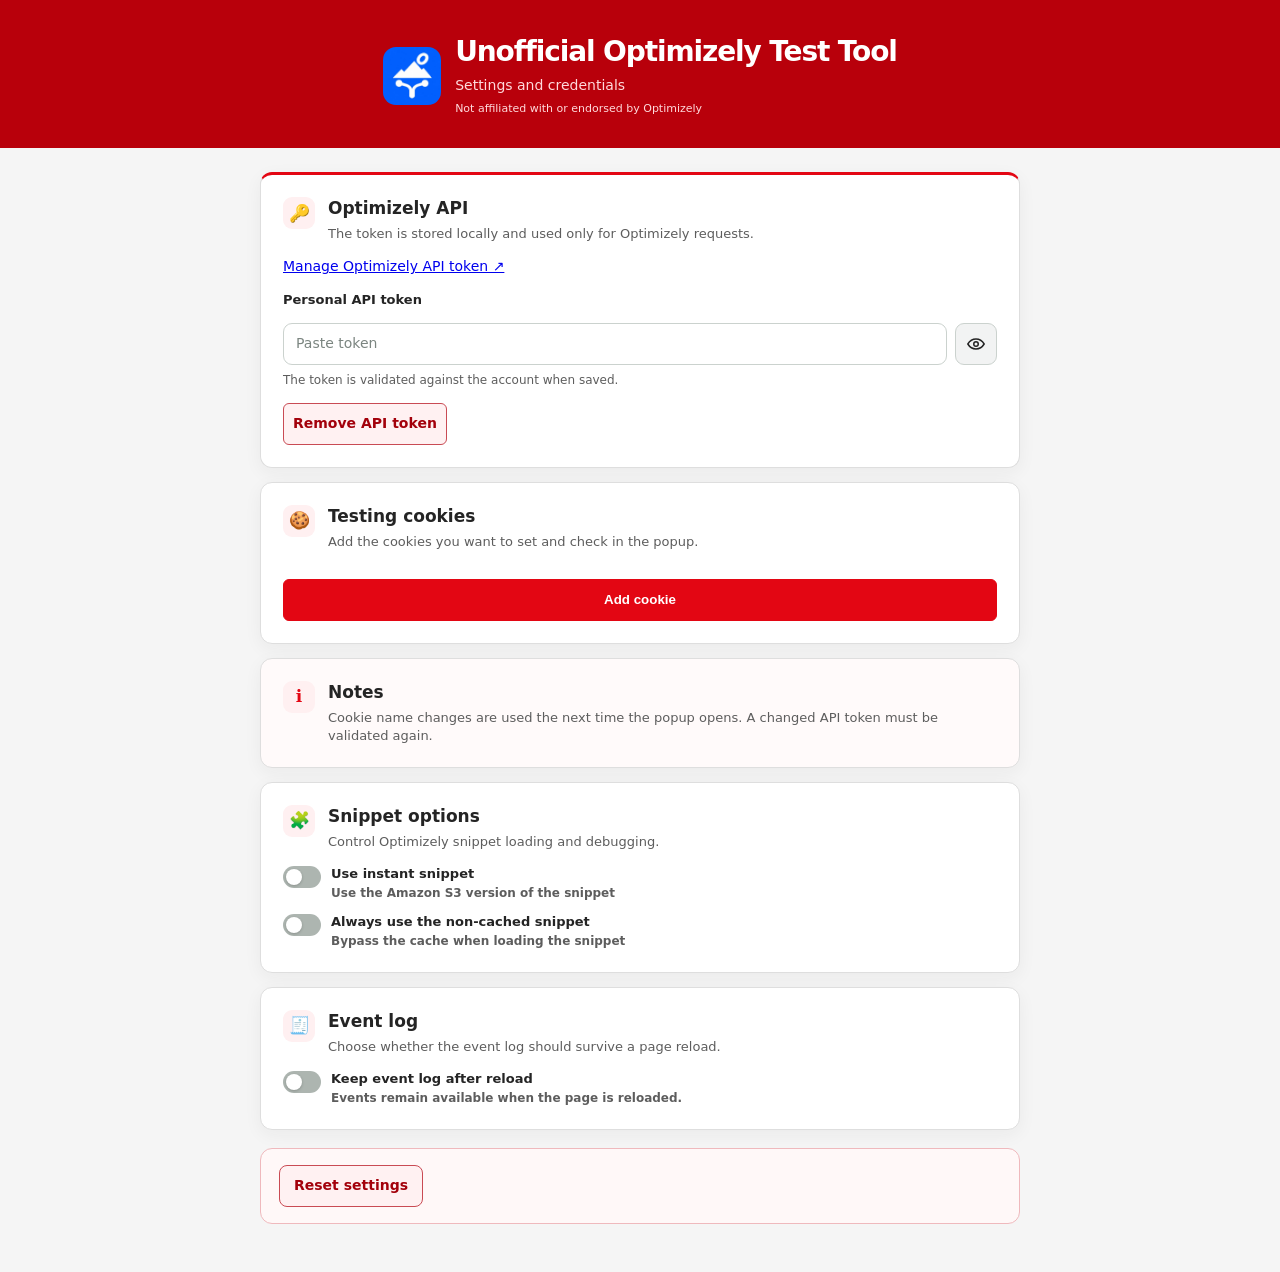
==== options.html @ 955b4f08 "Prepare unofficial Optimizely tool release" ====
<!doctype html>
<html lang="en">
<head>
  <meta charset="utf-8">
  <meta name="viewport" content="width=device-width">
  <title>Unofficial Optimizely Test Tool Settings</title>
  <link rel="stylesheet" href="options.css">
</head>
<body class="options-page">
  <header class="options-header">
    <div class="options-brand"><img src="icons/icon-128.png" alt=""><div><h1>Unofficial Optimizely Test Tool</h1><p class="header-subtitle">Settings and credentials</p><p class="brand-disclaimer">Not affiliated with or endorsed by Optimizely</p></div></div>
  </header>
  <main class="options-main">
    <section class="settings-card settings-card-token">
      <div class="card-heading"><span class="card-icon" aria-hidden="true">🔑</span><div><h2>Optimizely API</h2><p>The token is stored locally and used only for Optimizely requests.</p></div></div>
      <a class="token-link" href="https://app.optimizely.com/v2/profile/api" target="_blank" rel="noopener">Manage Optimizely API token ↗</a>
      <label for="api-token">Personal API token</label>
      <div class="secret-input"><input id="api-token" type="password" autocomplete="off" spellcheck="false" placeholder="Paste token" aria-describedby="api-token-hint"><button id="toggle-api-token" class="visibility-button" type="button" aria-label="Show API token" title="Show API token" aria-pressed="false"><svg aria-hidden="true" viewBox="0 0 24 24"><path d="M2.2 12s3.6-6 9.8-6 9.8 6 9.8 6-3.6 6-9.8 6-9.8-6-9.8-6Z"></path><circle cx="12" cy="12" r="2.7"></circle></svg></button></div>
      <p id="api-token-hint" class="field-hint">The token is validated against the account when saved.</p>
      <button id="remove-api-token" class="danger-button" type="button">Remove API token</button>
      <p id="status" class="settings-status" role="status" aria-live="polite"></p>
    </section>
    <section class="settings-card">
      <div class="card-heading"><span class="card-icon" aria-hidden="true">🍪</span><div><h2>Testing cookies</h2><p>Add the cookies you want to set and check in the popup.</p></div></div>
      <div id="cookie-settings" class="cookie-settings"></div>
      <button id="add-cookie" class="primary-button" type="button">Add cookie</button>
    </section>
    <section class="settings-card settings-card-info">
      <div class="card-heading"><span class="card-icon" aria-hidden="true">ℹ</span><div><h2>Notes</h2><p>Cookie name changes are used the next time the popup opens. A changed API token must be validated again.</p></div></div>
    </section>
    <section class="settings-card">
      <div class="card-heading"><span class="card-icon" aria-hidden="true">🧩</span><div><h2>Snippet options</h2><p>Control Optimizely snippet loading and debugging.</p></div></div>
      <div class="assistant-settings">
        <label class="setting-toggle"><span class="setting-switch"><input id="useS3snippetCheckbox" type="checkbox"><span class="switch" aria-hidden="true"></span></span><span><strong>Use instant snippet</strong><small>Use the Amazon S3 version of the snippet</small></span></label>
        <label class="setting-toggle"><span class="setting-switch"><input id="optimizelyUseNonCacheSnippetCheckbox" type="checkbox"><span class="switch" aria-hidden="true"></span></span><span><strong>Always use the non-cached snippet</strong><small>Bypass the cache when loading the snippet</small></span></label>
      </div>
    </section>
    <section class="settings-card">
      <div class="card-heading"><span class="card-icon" aria-hidden="true">🧾</span><div><h2>Event log</h2><p>Choose whether the event log should survive a page reload.</p></div></div>
      <label class="setting-toggle"><span class="setting-switch"><input id="preserve-event-log" type="checkbox"><span class="switch" aria-hidden="true"></span></span><span><strong>Keep event log after reload</strong><small>Events remain available when the page is reloaded.</small></span></label>
    </section>
    <div class="settings-footer"><span id="autosave-status" class="settings-status" role="status" aria-live="polite"></span><button id="reset-settings" class="danger-button" type="button">Reset settings</button></div>
  </main>
  <script src="options.js"></script>
</body>
</html>
---- options.css ----
:root {
  color-scheme: light;
  font: 14px/1.4 Inter, system-ui, sans-serif;
  --ink: #242424;
  --muted: #5d5d5d;
  --line: #dedede;
  --red: #e30613;
  --red-dark: #b8000b;
  --red-soft: #fff0f1;
  --green: #17834b;
}

* { box-sizing: border-box; }

html,
body {
  width: 100%;
  min-width: 0;
  min-height: 100%;
  margin: 0;
}

body {
  color: var(--ink);
  background: #f5f5f5;
}

 h1, h2, p { margin: 0; }

.options-page { width: 100% !important; min-width: 0; min-height: 100vh; margin: 0; background: #f5f5f5; }
html:has(body.options-page) {
  width: 100%;
  min-width: 0;
  margin: 0;
}

body.options-page {
  display: block;
  width: 100% !important;
  min-width: 0;
  margin: 0;
  padding: 0;
}
.options-page .options-header { display: grid; width: 100%; justify-items: center; padding: 36px 28px 32px; background: var(--red-dark); color: #fff; text-align: center; }
.options-brand { display: flex; align-items: center; gap: 14px; text-align: left; }
.options-brand img { width: 58px; height: 58px; border-radius: 13px; }
.options-brand .eyebrow { margin-bottom: 7px; }
.options-header h1 { margin: 0; font-size: 28px; line-height: 1.15; letter-spacing: -.04em; }
.options-header .eyebrow { margin: 0 0 8px; }
.header-subtitle { margin: 8px 0 0; color: #ffd9dc; font-size: 14px; line-height: 1.4; }
.options-header .brand-disclaimer { display: block; margin-top: 5px; color: #ffd9dc; font-size: 11px; }
.options-header .eyebrow { font-size: 11px; letter-spacing: .15em; }
.options-main { width: min(760px, calc(100% - 56px)); margin: 24px auto 48px; display: grid; gap: 14px; }
.settings-card { display: grid; gap: 14px; padding: 22px; background: #fff; border: 1px solid #dedede; border-radius: 12px; box-shadow: 0 5px 18px #2424240d; }
.settings-card-token { border-top: 3px solid var(--red); }
.settings-card-info { background: #fffafa; }
.card-heading { display: flex; gap: 13px; align-items: flex-start; }
.card-heading h2 { margin: 0 0 4px; font-size: 17px; }
.card-heading p { color: var(--muted); font-size: 13px; }
.card-icon { display: grid; place-items: center; flex: 0 0 32px; width: 32px; height: 32px; border-radius: 9px; background: var(--red-soft); color: var(--red); font-size: 17px; line-height: 1; }
.settings-card label { font-size: 13px; font-weight: 700; }
.settings-card input { width: 100%; min-height: 42px; padding: 9px 12px; border: 1px solid #cbd2ce; border-radius: 9px; background: #fff; color: var(--ink); font: inherit; transition: border-color .15s, box-shadow .15s; }
.settings-card input::placeholder { color: #7b8580; }
.settings-card input:hover { border-color: #9da7a1; }
.settings-card input:focus { border-color: var(--red); outline: none; box-shadow: 0 0 0 3px #e3061326; }
.secret-input { display: flex; align-items: stretch; gap: 8px; }
.secret-input input { flex: 1; min-width: 0; }
.secret-input .visibility-button { display: grid; place-items: center; flex: 0 0 42px; min-height: 42px; padding: 9px; border: 1px solid #cbd2ce; border-radius: 9px; background: #f2f3f3; color: var(--ink); }
.visibility-button svg { width: 20px; height: 20px; fill: none; stroke: currentColor; stroke-linecap: round; stroke-linejoin: round; stroke-width: 1.8; }
.secret-input .visibility-button:hover { border-color: #9da7a1; background: #e7eae8; }
.settings-fields { display: grid; grid-template-columns: 1fr 1fr; gap: 14px; }
.cookie-settings { display: grid; gap: 12px; }
.cookie-setting { display: grid; grid-template-columns: 1fr 1fr auto; gap: 8px; align-items: end; }
.cookie-setting label { display: grid; gap: 6px; }
.cookie-setting .remove-cookie { width: 86px; min-height: 42px; padding: 9px 12px; align-self: end; white-space: nowrap; }
.field-group { display: grid; gap: 7px; }
.field-hint { margin: -7px 0 0; color: var(--muted); font-size: 12px; }
.settings-status { min-height: 18px; margin: -3px 0 0; color: var(--muted); font-size: 13px; }
.settings-status:empty { display: none; }
.settings-status.success { color: #167343; }
.settings-status.error { padding: 9px 11px; border: 1px solid #efb9bd; border-radius: 7px; background: #fff1f2; color: #a3000b; }
.danger-button { width: fit-content; min-height: 42px; border: 1px solid #c94b54; border-radius: 8px; padding: 9px 14px; background: #fff1f2; color: #a3000b; cursor: pointer; font: inherit; font-weight: 600; }
.danger-button:hover { border-color: #a3000b; background: #ffe1e3; }
.danger-button:focus-visible { outline: 2px solid #a3000b; outline-offset: 2px; }
.settings-footer { display: flex; align-items: center; justify-content: space-between; gap: 16px; margin-top: 4px; padding: 16px 18px; border: 1px solid #efb9bd; border-radius: 12px; background: #fff8f8; }
.settings-card button { border: 1px solid #d9aeb2; border-radius: 6px; padding: 7px 9px; background: var(--red-soft); color: var(--ink); cursor: pointer; }
.settings-card button:hover { border-color: var(--red); background: #ffe1e3; }
.settings-card button:focus-visible, .token-link:focus-visible { outline: 2px solid var(--red); outline-offset: 2px; }
.settings-card .primary-button { min-height: 42px; border-color: var(--red); background: var(--red); color: #fff; font-weight: 600; }
.settings-card .primary-button:hover { border-color: var(--red-dark); background: var(--red-dark); }
.settings-card .danger-button { border-color: #c94b54; background: #fff1f2; color: #a3000b; font-weight: 600; }
.settings-card .danger-button:hover { border-color: #a3000b; background: #ffe1e3; }
.settings-card button:disabled { cursor: not-allowed; opacity: .55; }
.api-disabled { opacity: .7; }
.token-link { width: fit-content; }
.assistant-settings { display: grid; gap: 11px; }
.setting-toggle { display: flex; align-items: flex-start; gap: 10px; cursor: pointer; }
.setting-switch { position: relative; flex: 0 0 38px; width: 38px; height: 22px; margin-top: 1px; }
.setting-switch input { position: absolute; inset: 0; z-index: 1; width: 100%; height: 100%; margin: 0; opacity: 0; cursor: pointer; }
.setting-switch .switch { position: absolute; inset: 0; display: block; border-radius: 99px; background: #adb5b0; transition: background .15s; }
.setting-switch .switch::after { content: ""; position: absolute; top: 3px; left: 3px; width: 16px; height: 16px; border-radius: 50%; background: #fff; box-shadow: 0 1px 3px #0003; transition: transform .15s; }
.setting-switch input:checked + .switch { background: var(--green); }
.setting-switch input:checked + .switch::after { transform: translateX(16px); }
.setting-switch input:focus-visible + .switch { outline: 2px solid var(--green); outline-offset: 2px; }
.setting-toggle span { display: grid; gap: 2px; }
.setting-toggle strong { font-size: 13px; }
.setting-toggle small { color: var(--muted); font-size: 12px; }
@media (max-width: 620px) {
  .options-page { min-width: 0; }
  .options-header { padding: 26px 20px 24px; }
  .options-main { width: calc(100% - 32px); margin-top: 16px; }
  .settings-fields { grid-template-columns: 1fr; }
  .settings-footer { align-items: flex-start; flex-direction: column; }
  .cookie-setting { grid-template-columns: 1fr; }
}
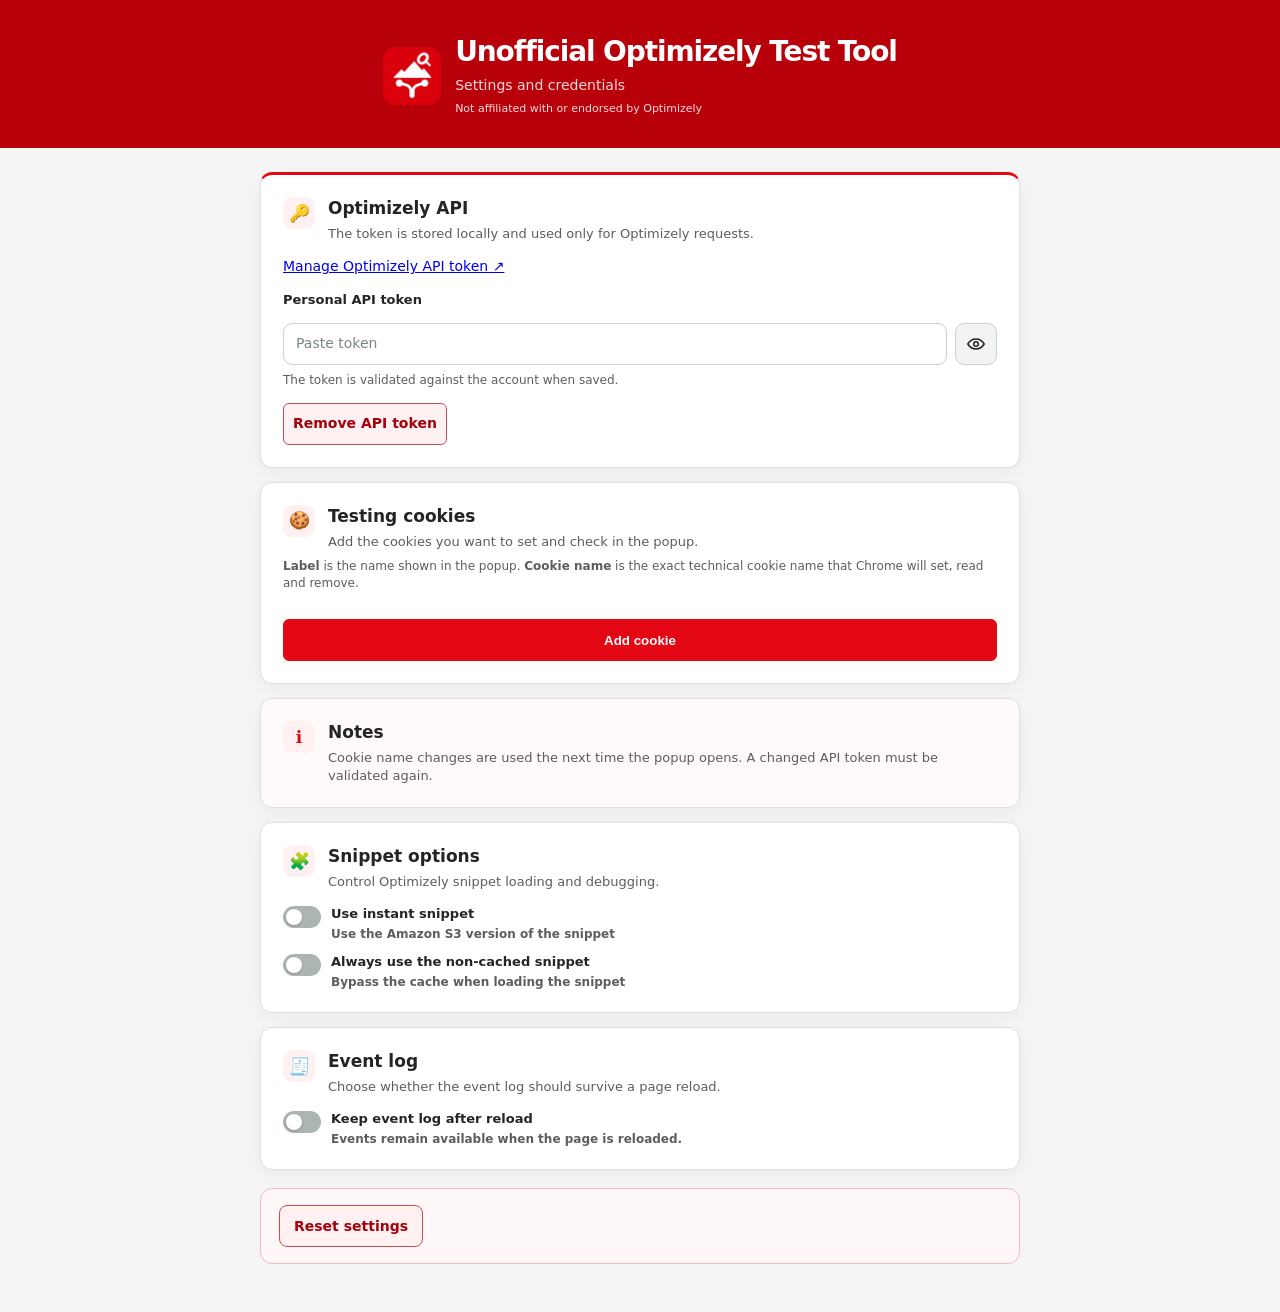
==== commit ecf2adc2: "Release 1.0.6" ====
--- a/options.html
+++ b/options.html
@@ -22,6 +22,7 @@
     </section>
     <section class="settings-card">
       <div class="card-heading"><span class="card-icon" aria-hidden="true">🍪</span><div><h2>Testing cookies</h2><p>Add the cookies you want to set and check in the popup.</p></div></div>
+      <p class="field-hint"><strong>Label</strong> is the name shown in the popup. <strong>Cookie name</strong> is the exact technical cookie name that Chrome will set, read and remove.</p>
       <div id="cookie-settings" class="cookie-settings"></div>
       <button id="add-cookie" class="primary-button" type="button">Add cookie</button>
     </section>
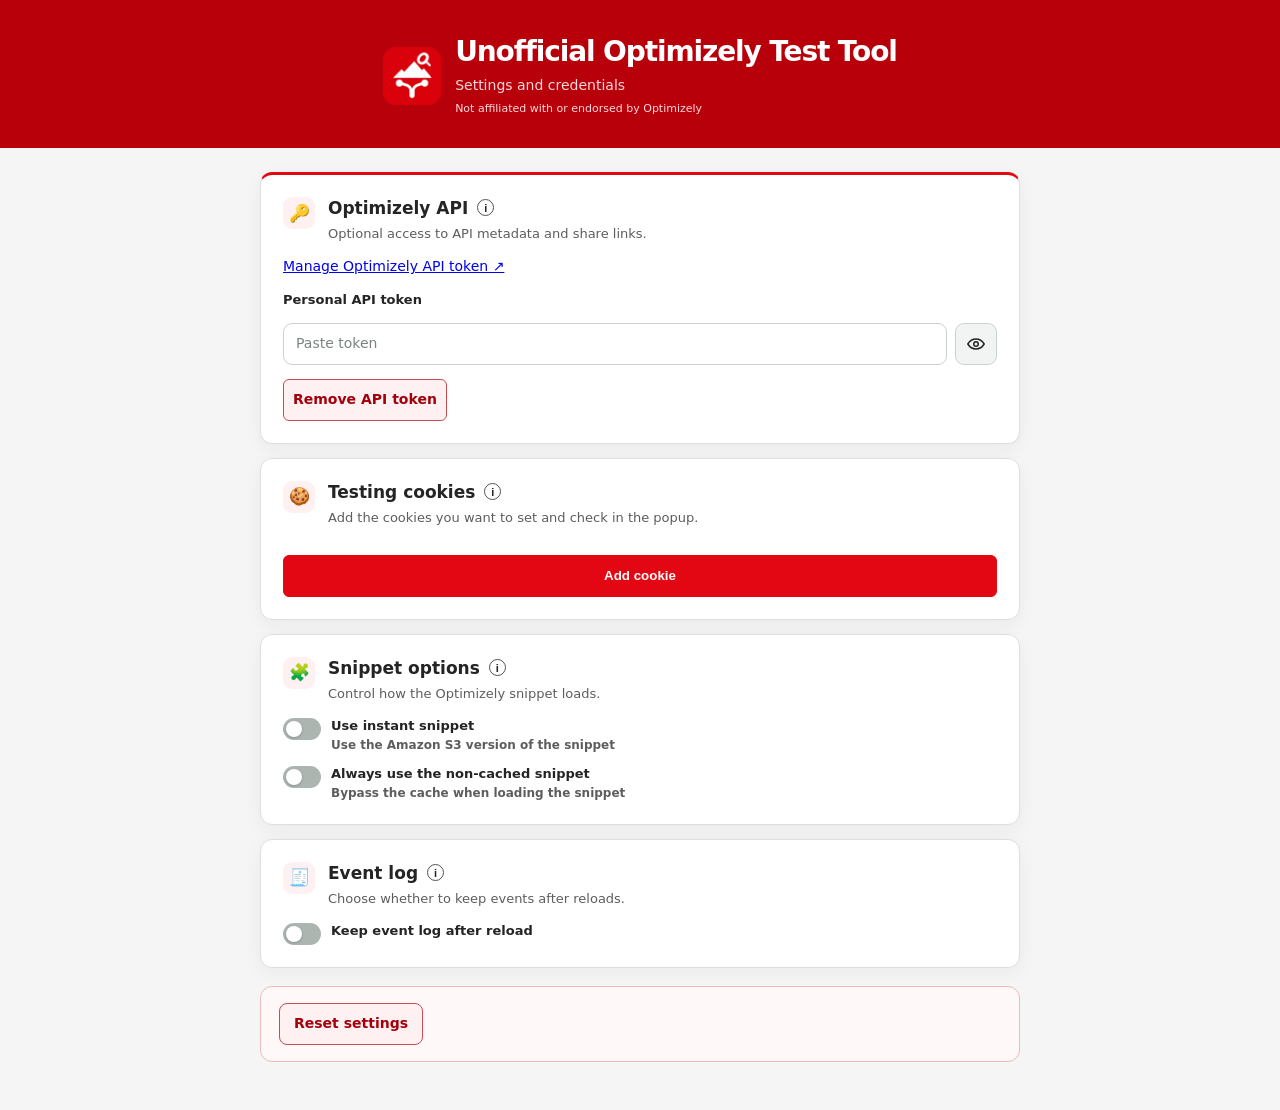
==== commit e04eb8dc: "Release 1.0.7" ====
--- a/options.html
+++ b/options.html
@@ -1,47 +1,191 @@
 <!doctype html>
 <html lang="en">
-<head>
-  <meta charset="utf-8">
-  <meta name="viewport" content="width=device-width">
-  <title>Unofficial Optimizely Test Tool Settings</title>
-  <link rel="stylesheet" href="options.css">
-</head>
-<body class="options-page">
-  <header class="options-header">
-    <div class="options-brand"><img src="icons/icon-128.png" alt=""><div><h1>Unofficial Optimizely Test Tool</h1><p class="header-subtitle">Settings and credentials</p><p class="brand-disclaimer">Not affiliated with or endorsed by Optimizely</p></div></div>
-  </header>
-  <main class="options-main">
-    <section class="settings-card settings-card-token">
-      <div class="card-heading"><span class="card-icon" aria-hidden="true">🔑</span><div><h2>Optimizely API</h2><p>The token is stored locally and used only for Optimizely requests.</p></div></div>
-      <a class="token-link" href="https://app.optimizely.com/v2/profile/api" target="_blank" rel="noopener">Manage Optimizely API token ↗</a>
-      <label for="api-token">Personal API token</label>
-      <div class="secret-input"><input id="api-token" type="password" autocomplete="off" spellcheck="false" placeholder="Paste token" aria-describedby="api-token-hint"><button id="toggle-api-token" class="visibility-button" type="button" aria-label="Show API token" title="Show API token" aria-pressed="false"><svg aria-hidden="true" viewBox="0 0 24 24"><path d="M2.2 12s3.6-6 9.8-6 9.8 6 9.8 6-3.6 6-9.8 6-9.8-6-9.8-6Z"></path><circle cx="12" cy="12" r="2.7"></circle></svg></button></div>
-      <p id="api-token-hint" class="field-hint">The token is validated against the account when saved.</p>
-      <button id="remove-api-token" class="danger-button" type="button">Remove API token</button>
-      <p id="status" class="settings-status" role="status" aria-live="polite"></p>
-    </section>
-    <section class="settings-card">
-      <div class="card-heading"><span class="card-icon" aria-hidden="true">🍪</span><div><h2>Testing cookies</h2><p>Add the cookies you want to set and check in the popup.</p></div></div>
-      <p class="field-hint"><strong>Label</strong> is the name shown in the popup. <strong>Cookie name</strong> is the exact technical cookie name that Chrome will set, read and remove.</p>
-      <div id="cookie-settings" class="cookie-settings"></div>
-      <button id="add-cookie" class="primary-button" type="button">Add cookie</button>
-    </section>
-    <section class="settings-card settings-card-info">
-      <div class="card-heading"><span class="card-icon" aria-hidden="true">ℹ</span><div><h2>Notes</h2><p>Cookie name changes are used the next time the popup opens. A changed API token must be validated again.</p></div></div>
-    </section>
-    <section class="settings-card">
-      <div class="card-heading"><span class="card-icon" aria-hidden="true">🧩</span><div><h2>Snippet options</h2><p>Control Optimizely snippet loading and debugging.</p></div></div>
-      <div class="assistant-settings">
-        <label class="setting-toggle"><span class="setting-switch"><input id="useS3snippetCheckbox" type="checkbox"><span class="switch" aria-hidden="true"></span></span><span><strong>Use instant snippet</strong><small>Use the Amazon S3 version of the snippet</small></span></label>
-        <label class="setting-toggle"><span class="setting-switch"><input id="optimizelyUseNonCacheSnippetCheckbox" type="checkbox"><span class="switch" aria-hidden="true"></span></span><span><strong>Always use the non-cached snippet</strong><small>Bypass the cache when loading the snippet</small></span></label>
+  <head>
+    <meta charset="utf-8" />
+    <meta name="viewport" content="width=device-width" />
+    <title>Unofficial Optimizely Test Tool Settings</title>
+    <link rel="stylesheet" href="options.css" />
+  </head>
+  <body class="options-page">
+    <header class="options-header">
+      <div class="options-brand">
+        <img src="icons/icon-128.png" alt="" />
+        <div>
+          <h1>Unofficial Optimizely Test Tool</h1>
+          <p class="header-subtitle">Settings and credentials</p>
+          <p class="brand-disclaimer">
+            Not affiliated with or endorsed by Optimizely
+          </p>
+        </div>
       </div>
-    </section>
-    <section class="settings-card">
-      <div class="card-heading"><span class="card-icon" aria-hidden="true">🧾</span><div><h2>Event log</h2><p>Choose whether the event log should survive a page reload.</p></div></div>
-      <label class="setting-toggle"><span class="setting-switch"><input id="preserve-event-log" type="checkbox"><span class="switch" aria-hidden="true"></span></span><span><strong>Keep event log after reload</strong><small>Events remain available when the page is reloaded.</small></span></label>
-    </section>
-    <div class="settings-footer"><span id="autosave-status" class="settings-status" role="status" aria-live="polite"></span><button id="reset-settings" class="danger-button" type="button">Reset settings</button></div>
-  </main>
-  <script src="options.js"></script>
-</body>
+    </header>
+    <main class="options-main">
+      <section class="settings-card settings-card-token">
+        <div class="card-heading">
+          <span class="card-icon" aria-hidden="true">🔑</span>
+          <div>
+            <h2>
+              Optimizely API
+              <button
+                class="info-icon"
+                type="button"
+                data-tooltip="The token is stored locally and used only for Optimizely requests. A changed token is validated when saved; cookie and UI settings do not trigger token validation."
+                aria-label="API token information"
+              >
+                i
+              </button>
+            </h2>
+            <p>Optional access to API metadata and share links.</p>
+          </div>
+        </div>
+        <a
+          class="token-link"
+          href="https://app.optimizely.com/v2/profile/api"
+          target="_blank"
+          rel="noopener"
+          >Manage Optimizely API token ↗</a
+        >
+        <label for="api-token">Personal API token</label>
+        <div class="secret-input">
+          <input
+            id="api-token"
+            type="password"
+            autocomplete="off"
+            spellcheck="false"
+            placeholder="Paste token"
+          /><button
+            id="toggle-api-token"
+            class="visibility-button"
+            type="button"
+            aria-label="Show API token"
+            title="Show API token"
+            aria-pressed="false"
+          >
+            <svg aria-hidden="true" viewBox="0 0 24 24">
+              <path
+                d="M2.2 12s3.6-6 9.8-6 9.8 6 9.8 6-3.6 6-9.8 6-9.8-6-9.8-6Z"
+              ></path>
+              <circle cx="12" cy="12" r="2.7"></circle>
+            </svg>
+          </button>
+        </div>
+        <button id="remove-api-token" class="danger-button" type="button">
+          Remove API token
+        </button>
+        <p
+          id="status"
+          class="settings-status"
+          role="status"
+          aria-live="polite"
+        ></p>
+      </section>
+      <section class="settings-card">
+        <div class="card-heading">
+          <span class="card-icon" aria-hidden="true">🍪</span>
+          <div>
+            <h2>
+              Testing cookies
+              <button
+                class="info-icon"
+                type="button"
+                data-tooltip="Cookie name changes are used the next time the popup opens. Label is shown in the popup; Cookie name is the exact technical name Chrome sets, reads and removes."
+                aria-label="Testing cookies information"
+              >
+                i
+              </button>
+            </h2>
+            <p>Add the cookies you want to set and check in the popup.</p>
+          </div>
+        </div>
+        <div id="cookie-settings" class="cookie-settings"></div>
+        <button id="add-cookie" class="primary-button" type="button">
+          Add cookie
+        </button>
+      </section>
+      <section class="settings-card">
+        <div class="card-heading">
+          <span class="card-icon" aria-hidden="true">🧩</span>
+          <div>
+            <h2>
+              Snippet options
+              <button
+                class="info-icon"
+                type="button"
+                data-tooltip="Instant snippet uses the Amazon S3 version. Non-cache adds OPTIMIZELY_NOCACHE=1. Changes apply after the page is reloaded."
+                aria-label="Snippet options information"
+              >
+                i
+              </button>
+            </h2>
+            <p>Control how the Optimizely snippet loads.</p>
+          </div>
+        </div>
+        <div class="assistant-settings">
+          <label class="setting-toggle"
+            ><span class="setting-switch"
+              ><input id="useS3snippetCheckbox" type="checkbox" /><span
+                class="switch"
+                aria-hidden="true"
+              ></span></span
+            ><span
+              ><strong>Use instant snippet</strong
+              ><small>Use the Amazon S3 version of the snippet</small></span
+            ></label
+          >
+          <label class="setting-toggle"
+            ><span class="setting-switch"
+              ><input
+                id="optimizelyUseNonCacheSnippetCheckbox"
+                type="checkbox" /><span
+                class="switch"
+                aria-hidden="true"
+              ></span></span
+            ><span
+              ><strong>Always use the non-cached snippet</strong
+              ><small>Bypass the cache when loading the snippet</small></span
+            ></label
+          >
+        </div>
+      </section>
+      <section class="settings-card">
+        <div class="card-heading">
+          <span class="card-icon" aria-hidden="true">🧾</span>
+          <div>
+            <h2>
+              Event log
+              <button
+                class="info-icon"
+                type="button"
+                data-tooltip="When enabled, events are preserved in Chrome extension storage across page reloads. They remain local to your browser."
+                aria-label="Event log information"
+              >
+                i
+              </button>
+            </h2>
+            <p>Choose whether to keep events after reloads.</p>
+          </div>
+        </div>
+        <label class="setting-toggle"
+          ><span class="setting-switch"
+            ><input id="preserve-event-log" type="checkbox" /><span
+              class="switch"
+              aria-hidden="true"
+            ></span></span
+          ><span><strong>Keep event log after reload</strong></span></label
+        >
+      </section>
+      <div class="settings-footer">
+        <span
+          id="autosave-status"
+          class="settings-status"
+          role="status"
+          aria-live="polite"
+        ></span
+        ><button id="reset-settings" class="danger-button" type="button">
+          Reset settings
+        </button>
+      </div>
+    </main>
+    <script src="options.js"></script>
+  </body>
 </html>
--- a/options.css
+++ b/options.css
@@ -1,6 +1,9 @@
- :root {
+:root {
   color-scheme: light;
-  font: 14px/1.4 Inter, system-ui, sans-serif;
+  font:
+    14px/1.4 Inter,
+    system-ui,
+    sans-serif;
   --ink: #242424;
   --muted: #5d5d5d;
   --line: #dedede;
@@ -10,7 +13,9 @@
   --green: #17834b;
 }
 
-* { box-sizing: border-box; }
+* {
+  box-sizing: border-box;
+}
 
 html,
 body {
@@ -25,9 +30,19 @@
   background: #f5f5f5;
 }
 
- h1, h2, p { margin: 0; }
-
-.options-page { width: 100% !important; min-width: 0; min-height: 100vh; margin: 0; background: #f5f5f5; }
+h1,
+h2,
+p {
+  margin: 0;
+}
+
+.options-page {
+  width: 100% !important;
+  min-width: 0;
+  min-height: 100vh;
+  margin: 0;
+  background: #f5f5f5;
+}
 html:has(body.options-page) {
   width: 100%;
   min-width: 0;
@@ -41,75 +56,436 @@
   margin: 0;
   padding: 0;
 }
-.options-page .options-header { display: grid; width: 100%; justify-items: center; padding: 36px 28px 32px; background: var(--red-dark); color: #fff; text-align: center; }
-.options-brand { display: flex; align-items: center; gap: 14px; text-align: left; }
-.options-brand img { width: 58px; height: 58px; border-radius: 13px; }
-.options-brand .eyebrow { margin-bottom: 7px; }
-.options-header h1 { margin: 0; font-size: 28px; line-height: 1.15; letter-spacing: -.04em; }
-.options-header .eyebrow { margin: 0 0 8px; }
-.header-subtitle { margin: 8px 0 0; color: #ffd9dc; font-size: 14px; line-height: 1.4; }
-.options-header .brand-disclaimer { display: block; margin-top: 5px; color: #ffd9dc; font-size: 11px; }
-.options-header .eyebrow { font-size: 11px; letter-spacing: .15em; }
-.options-main { width: min(760px, calc(100% - 56px)); margin: 24px auto 48px; display: grid; gap: 14px; }
-.settings-card { display: grid; gap: 14px; padding: 22px; background: #fff; border: 1px solid #dedede; border-radius: 12px; box-shadow: 0 5px 18px #2424240d; }
-.settings-card-token { border-top: 3px solid var(--red); }
-.settings-card-info { background: #fffafa; }
-.card-heading { display: flex; gap: 13px; align-items: flex-start; }
-.card-heading h2 { margin: 0 0 4px; font-size: 17px; }
-.card-heading p { color: var(--muted); font-size: 13px; }
-.card-icon { display: grid; place-items: center; flex: 0 0 32px; width: 32px; height: 32px; border-radius: 9px; background: var(--red-soft); color: var(--red); font-size: 17px; line-height: 1; }
-.settings-card label { font-size: 13px; font-weight: 700; }
-.settings-card input { width: 100%; min-height: 42px; padding: 9px 12px; border: 1px solid #cbd2ce; border-radius: 9px; background: #fff; color: var(--ink); font: inherit; transition: border-color .15s, box-shadow .15s; }
-.settings-card input::placeholder { color: #7b8580; }
-.settings-card input:hover { border-color: #9da7a1; }
-.settings-card input:focus { border-color: var(--red); outline: none; box-shadow: 0 0 0 3px #e3061326; }
-.secret-input { display: flex; align-items: stretch; gap: 8px; }
-.secret-input input { flex: 1; min-width: 0; }
-.secret-input .visibility-button { display: grid; place-items: center; flex: 0 0 42px; min-height: 42px; padding: 9px; border: 1px solid #cbd2ce; border-radius: 9px; background: #f2f3f3; color: var(--ink); }
-.visibility-button svg { width: 20px; height: 20px; fill: none; stroke: currentColor; stroke-linecap: round; stroke-linejoin: round; stroke-width: 1.8; }
-.secret-input .visibility-button:hover { border-color: #9da7a1; background: #e7eae8; }
-.settings-fields { display: grid; grid-template-columns: 1fr 1fr; gap: 14px; }
-.cookie-settings { display: grid; gap: 12px; }
-.cookie-setting { display: grid; grid-template-columns: 1fr 1fr auto; gap: 8px; align-items: end; }
-.cookie-setting label { display: grid; gap: 6px; }
-.cookie-setting .remove-cookie { width: 86px; min-height: 42px; padding: 9px 12px; align-self: end; white-space: nowrap; }
-.field-group { display: grid; gap: 7px; }
-.field-hint { margin: -7px 0 0; color: var(--muted); font-size: 12px; }
-.settings-status { min-height: 18px; margin: -3px 0 0; color: var(--muted); font-size: 13px; }
-.settings-status:empty { display: none; }
-.settings-status.success { color: #167343; }
-.settings-status.error { padding: 9px 11px; border: 1px solid #efb9bd; border-radius: 7px; background: #fff1f2; color: #a3000b; }
-.danger-button { width: fit-content; min-height: 42px; border: 1px solid #c94b54; border-radius: 8px; padding: 9px 14px; background: #fff1f2; color: #a3000b; cursor: pointer; font: inherit; font-weight: 600; }
-.danger-button:hover { border-color: #a3000b; background: #ffe1e3; }
-.danger-button:focus-visible { outline: 2px solid #a3000b; outline-offset: 2px; }
-.settings-footer { display: flex; align-items: center; justify-content: space-between; gap: 16px; margin-top: 4px; padding: 16px 18px; border: 1px solid #efb9bd; border-radius: 12px; background: #fff8f8; }
-.settings-card button { border: 1px solid #d9aeb2; border-radius: 6px; padding: 7px 9px; background: var(--red-soft); color: var(--ink); cursor: pointer; }
-.settings-card button:hover { border-color: var(--red); background: #ffe1e3; }
-.settings-card button:focus-visible, .token-link:focus-visible { outline: 2px solid var(--red); outline-offset: 2px; }
-.settings-card .primary-button { min-height: 42px; border-color: var(--red); background: var(--red); color: #fff; font-weight: 600; }
-.settings-card .primary-button:hover { border-color: var(--red-dark); background: var(--red-dark); }
-.settings-card .danger-button { border-color: #c94b54; background: #fff1f2; color: #a3000b; font-weight: 600; }
-.settings-card .danger-button:hover { border-color: #a3000b; background: #ffe1e3; }
-.settings-card button:disabled { cursor: not-allowed; opacity: .55; }
-.api-disabled { opacity: .7; }
-.token-link { width: fit-content; }
-.assistant-settings { display: grid; gap: 11px; }
-.setting-toggle { display: flex; align-items: flex-start; gap: 10px; cursor: pointer; }
-.setting-switch { position: relative; flex: 0 0 38px; width: 38px; height: 22px; margin-top: 1px; }
-.setting-switch input { position: absolute; inset: 0; z-index: 1; width: 100%; height: 100%; margin: 0; opacity: 0; cursor: pointer; }
-.setting-switch .switch { position: absolute; inset: 0; display: block; border-radius: 99px; background: #adb5b0; transition: background .15s; }
-.setting-switch .switch::after { content: ""; position: absolute; top: 3px; left: 3px; width: 16px; height: 16px; border-radius: 50%; background: #fff; box-shadow: 0 1px 3px #0003; transition: transform .15s; }
-.setting-switch input:checked + .switch { background: var(--green); }
-.setting-switch input:checked + .switch::after { transform: translateX(16px); }
-.setting-switch input:focus-visible + .switch { outline: 2px solid var(--green); outline-offset: 2px; }
-.setting-toggle span { display: grid; gap: 2px; }
-.setting-toggle strong { font-size: 13px; }
-.setting-toggle small { color: var(--muted); font-size: 12px; }
+.options-page .options-header {
+  display: grid;
+  width: 100%;
+  justify-items: center;
+  padding: 36px 28px 32px;
+  background: var(--red-dark);
+  color: #fff;
+  text-align: center;
+}
+.options-brand {
+  display: flex;
+  align-items: center;
+  gap: 14px;
+  text-align: left;
+}
+.options-brand img {
+  width: 58px;
+  height: 58px;
+  border-radius: 13px;
+}
+.options-brand .eyebrow {
+  margin-bottom: 7px;
+}
+.options-header h1 {
+  margin: 0;
+  font-size: 28px;
+  line-height: 1.15;
+  letter-spacing: -0.04em;
+}
+.options-header .eyebrow {
+  margin: 0 0 8px;
+}
+.header-subtitle {
+  margin: 8px 0 0;
+  color: #ffd9dc;
+  font-size: 14px;
+  line-height: 1.4;
+}
+.options-header .brand-disclaimer {
+  display: block;
+  margin-top: 5px;
+  color: #ffd9dc;
+  font-size: 11px;
+}
+.options-header .eyebrow {
+  font-size: 11px;
+  letter-spacing: 0.15em;
+}
+.options-main {
+  width: min(760px, calc(100% - 56px));
+  margin: 24px auto 48px;
+  display: grid;
+  gap: 14px;
+}
+.settings-card {
+  display: grid;
+  gap: 14px;
+  padding: 22px;
+  background: #fff;
+  border: 1px solid #dedede;
+  border-radius: 12px;
+  box-shadow: 0 5px 18px #2424240d;
+}
+.settings-card-token {
+  border-top: 3px solid var(--red);
+}
+.card-heading {
+  display: flex;
+  gap: 13px;
+  align-items: flex-start;
+}
+.card-heading h2 {
+  margin: 0 0 4px;
+  font-size: 17px;
+}
+.card-heading h2 .info-icon {
+  vertical-align: 2px;
+  margin-left: 3px;
+}
+.card-heading p {
+  color: var(--muted);
+  font-size: 13px;
+}
+.card-icon {
+  display: grid;
+  place-items: center;
+  flex: 0 0 32px;
+  width: 32px;
+  height: 32px;
+  border-radius: 9px;
+  background: var(--red-soft);
+  color: var(--red);
+  font-size: 17px;
+  line-height: 1;
+}
+.settings-card label {
+  font-size: 13px;
+  font-weight: 700;
+}
+.settings-card input {
+  width: 100%;
+  min-height: 42px;
+  padding: 9px 12px;
+  border: 1px solid #cbd2ce;
+  border-radius: 9px;
+  background: #fff;
+  color: var(--ink);
+  font: inherit;
+  transition:
+    border-color 0.15s,
+    box-shadow 0.15s;
+}
+.settings-card input::placeholder {
+  color: #7b8580;
+}
+.settings-card input:hover {
+  border-color: #9da7a1;
+}
+.settings-card input:focus {
+  border-color: var(--red);
+  outline: none;
+  box-shadow: 0 0 0 3px #e3061326;
+}
+.secret-input {
+  display: flex;
+  align-items: stretch;
+  gap: 8px;
+}
+.secret-input input {
+  flex: 1;
+  min-width: 0;
+}
+.secret-input .visibility-button {
+  display: grid;
+  place-items: center;
+  flex: 0 0 42px;
+  min-height: 42px;
+  padding: 9px;
+  border: 1px solid #cbd2ce;
+  border-radius: 9px;
+  background: #f2f3f3;
+  color: var(--ink);
+}
+.visibility-button svg {
+  width: 20px;
+  height: 20px;
+  fill: none;
+  stroke: currentColor;
+  stroke-linecap: round;
+  stroke-linejoin: round;
+  stroke-width: 1.8;
+}
+.secret-input .visibility-button:hover {
+  border-color: #9da7a1;
+  background: #e7eae8;
+}
+.settings-fields {
+  display: grid;
+  grid-template-columns: 1fr 1fr;
+  gap: 14px;
+}
+.cookie-settings {
+  display: grid;
+  gap: 12px;
+}
+.cookie-setting {
+  display: grid;
+  grid-template-columns: 1fr 1fr auto;
+  gap: 8px;
+  align-items: end;
+}
+.cookie-setting label {
+  display: grid;
+  gap: 6px;
+}
+.cookie-setting .remove-cookie {
+  width: 86px;
+  min-height: 42px;
+  padding: 9px 12px;
+  align-self: end;
+  white-space: nowrap;
+}
+.field-group {
+  display: grid;
+  gap: 7px;
+}
+.field-hint {
+  margin: -7px 0 0;
+  color: var(--muted);
+  font-size: 12px;
+}
+.settings-status {
+  min-height: 18px;
+  margin: -3px 0 0;
+  color: var(--muted);
+  font-size: 13px;
+}
+.settings-status:empty {
+  display: none;
+}
+.settings-status.success {
+  color: #167343;
+}
+.settings-status.error {
+  padding: 9px 11px;
+  border: 1px solid #efb9bd;
+  border-radius: 7px;
+  background: #fff1f2;
+  color: #a3000b;
+}
+.danger-button {
+  width: fit-content;
+  min-height: 42px;
+  border: 1px solid #c94b54;
+  border-radius: 8px;
+  padding: 9px 14px;
+  background: #fff1f2;
+  color: #a3000b;
+  cursor: pointer;
+  font: inherit;
+  font-weight: 600;
+}
+.danger-button:hover {
+  border-color: #a3000b;
+  background: #ffe1e3;
+}
+.danger-button:focus-visible {
+  outline: 2px solid #a3000b;
+  outline-offset: 2px;
+}
+.settings-footer {
+  display: flex;
+  align-items: center;
+  justify-content: space-between;
+  gap: 16px;
+  margin-top: 4px;
+  padding: 16px 18px;
+  border: 1px solid #efb9bd;
+  border-radius: 12px;
+  background: #fff8f8;
+}
+.settings-card button {
+  border: 1px solid #d9aeb2;
+  border-radius: 6px;
+  padding: 7px 9px;
+  background: var(--red-soft);
+  color: var(--ink);
+  cursor: pointer;
+}
+.settings-card button:hover {
+  border-color: var(--red);
+  background: #ffe1e3;
+}
+.settings-card button:focus-visible,
+.token-link:focus-visible {
+  outline: 2px solid var(--red);
+  outline-offset: 2px;
+}
+.settings-card .primary-button {
+  min-height: 42px;
+  border-color: var(--red);
+  background: var(--red);
+  color: #fff;
+  font-weight: 600;
+}
+.settings-card .primary-button:hover {
+  border-color: var(--red-dark);
+  background: var(--red-dark);
+}
+.settings-card .danger-button {
+  border-color: #c94b54;
+  background: #fff1f2;
+  color: #a3000b;
+  font-weight: 600;
+}
+.settings-card .danger-button:hover {
+  border-color: #a3000b;
+  background: #ffe1e3;
+}
+.settings-card button:disabled {
+  cursor: not-allowed;
+  opacity: 0.55;
+}
+.api-disabled {
+  opacity: 0.7;
+}
+.token-link {
+  width: fit-content;
+}
+.assistant-settings {
+  display: grid;
+  gap: 11px;
+}
+.setting-toggle {
+  display: flex;
+  align-items: flex-start;
+  gap: 10px;
+  cursor: pointer;
+}
+.setting-switch {
+  position: relative;
+  flex: 0 0 38px;
+  width: 38px;
+  height: 22px;
+  margin-top: 1px;
+}
+.setting-switch input {
+  position: absolute;
+  inset: 0;
+  z-index: 1;
+  width: 100%;
+  height: 100%;
+  margin: 0;
+  opacity: 0;
+  cursor: pointer;
+}
+.setting-switch .switch {
+  position: absolute;
+  inset: 0;
+  display: block;
+  border-radius: 99px;
+  background: #adb5b0;
+  transition: background 0.15s;
+}
+.setting-switch .switch::after {
+  content: "";
+  position: absolute;
+  top: 3px;
+  left: 3px;
+  width: 16px;
+  height: 16px;
+  border-radius: 50%;
+  background: #fff;
+  box-shadow: 0 1px 3px #0003;
+  transition: transform 0.15s;
+}
+.setting-switch input:checked + .switch {
+  background: var(--green);
+}
+.setting-switch input:checked + .switch::after {
+  transform: translateX(16px);
+}
+.setting-switch input:focus-visible + .switch {
+  outline: 2px solid var(--green);
+  outline-offset: 2px;
+}
+.setting-toggle span {
+  display: grid;
+  gap: 2px;
+}
+.setting-toggle strong {
+  font-size: 13px;
+}
+.setting-toggle small {
+  color: var(--muted);
+  font-size: 12px;
+}
+.settings-card .card-heading h2 .info-icon {
+  position: relative;
+  display: inline-grid;
+  place-items: center;
+  width: 17px;
+  height: 17px;
+  min-height: 17px;
+  margin: 0 0 0 3px;
+  padding: 0;
+  border: 1px solid #525252;
+  border-radius: 50%;
+  background: #fff;
+  color: #242424;
+  font:
+    700 11px/16px Arial,
+    sans-serif;
+  vertical-align: 2px;
+  cursor: help;
+}
+.settings-card .card-heading h2 .info-icon:hover,
+.settings-card .card-heading h2 .info-icon:focus-visible {
+  border-color: #242424;
+  background: #242424;
+  color: #fff;
+}
+.settings-card .card-heading h2 .info-icon::after {
+  position: absolute;
+  z-index: 3;
+  top: calc(100% + 6px);
+  left: 0;
+  width: min(250px, calc(100vw - 48px));
+  padding: 8px 10px;
+  border: 1px solid #242424;
+  border-radius: 7px;
+  background: #242424;
+  color: #fff;
+  content: attr(data-tooltip);
+  font:
+    400 11px/1.35 Inter,
+    system-ui,
+    sans-serif;
+  text-align: left;
+  opacity: 0;
+  pointer-events: none;
+  transform: translateY(-2px);
+  transition:
+    opacity 100ms ease,
+    transform 100ms ease;
+}
+.settings-card .card-heading h2 .info-icon:hover::after,
+.settings-card .card-heading h2 .info-icon:focus-visible::after {
+  opacity: 1;
+  transform: translateY(0);
+}
 @media (max-width: 620px) {
-  .options-page { min-width: 0; }
-  .options-header { padding: 26px 20px 24px; }
-  .options-main { width: calc(100% - 32px); margin-top: 16px; }
-  .settings-fields { grid-template-columns: 1fr; }
-  .settings-footer { align-items: flex-start; flex-direction: column; }
-  .cookie-setting { grid-template-columns: 1fr; }
-}
+  .options-page {
+    min-width: 0;
+  }
+  .options-header {
+    padding: 26px 20px 24px;
+  }
+  .options-main {
+    width: calc(100% - 32px);
+    margin-top: 16px;
+  }
+  .settings-fields {
+    grid-template-columns: 1fr;
+  }
+  .settings-footer {
+    align-items: flex-start;
+    flex-direction: column;
+  }
+  .cookie-setting {
+    grid-template-columns: 1fr;
+  }
+}
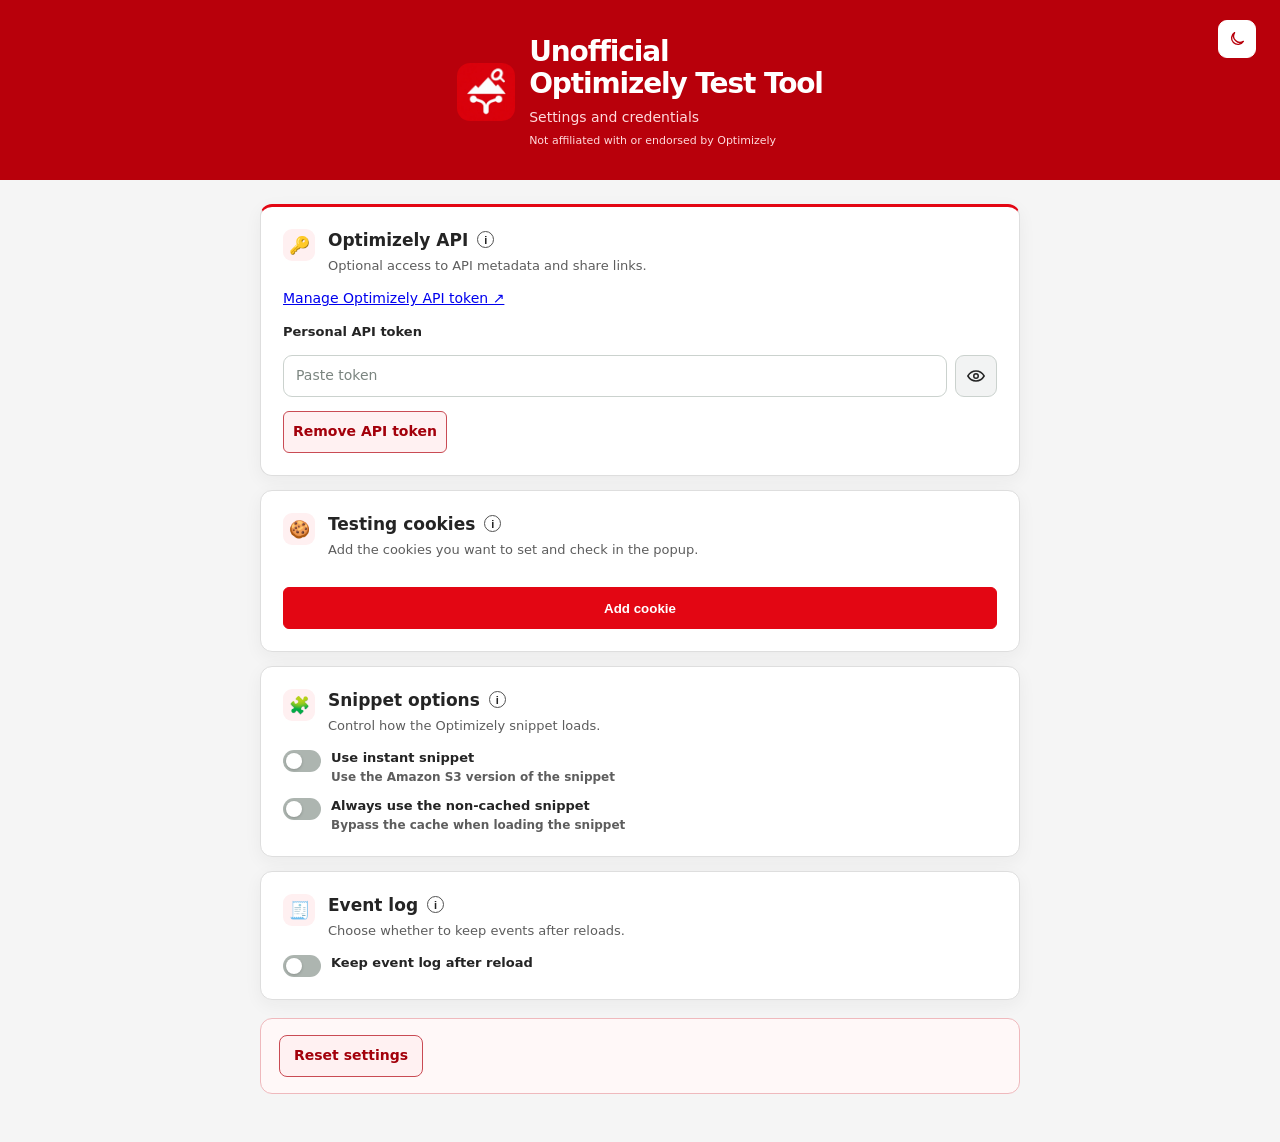
==== commit 81239ab5: "Release 1.2.0" ====
--- a/options.html
+++ b/options.html
@@ -5,19 +5,30 @@
     <meta name="viewport" content="width=device-width" />
     <title>Unofficial Optimizely Test Tool Settings</title>
     <link rel="stylesheet" href="options.css" />
+    <link rel="stylesheet" href="info-tooltip.css" />
+    <link rel="stylesheet" href="theme.css" />
   </head>
   <body class="options-page">
     <header class="options-header">
       <div class="options-brand">
         <img src="icons/icon-128.png" alt="" />
         <div>
-          <h1>Unofficial Optimizely Test Tool</h1>
+          <h1>Unofficial<br />Optimizely Test Tool</h1>
           <p class="header-subtitle">Settings and credentials</p>
           <p class="brand-disclaimer">
             Not affiliated with or endorsed by Optimizely
           </p>
         </div>
       </div>
+      <button
+        id="theme-toggle"
+        class="theme-toggle"
+        type="button"
+        title="Toggle dark mode"
+        aria-label="Toggle dark mode"
+      >
+        ☾
+      </button>
     </header>
     <main class="options-main">
       <section class="settings-card settings-card-token">
@@ -186,6 +197,8 @@
         </button>
       </div>
     </main>
+    <script src="info-tooltip.js"></script>
+    <script src="theme.js"></script>
     <script src="options.js"></script>
   </body>
 </html>
--- a/options.css
+++ b/options.css
@@ -58,6 +58,7 @@
 }
 .options-page .options-header {
   display: grid;
+  position: relative;
   width: 100%;
   justify-items: center;
   padding: 36px 28px 32px;
@@ -232,11 +233,26 @@
   gap: 6px;
 }
 .cookie-setting .remove-cookie {
-  width: 86px;
+  display: inline-grid;
+  place-items: center;
+  width: 42px;
   min-height: 42px;
-  padding: 9px 12px;
-  align-self: end;
-  white-space: nowrap;
+  padding: 8px;
+  justify-self: end;
+}
+.cookie-setting .remove-cookie:hover {
+  border-color: #a3000b;
+  background: #ffe1e3;
+  color: #a3000b;
+}
+.cookie-setting .remove-cookie svg {
+  width: 18px;
+  height: 18px;
+  fill: none;
+  stroke: currentColor;
+  stroke-linecap: round;
+  stroke-linejoin: round;
+  stroke-width: 1.7;
 }
 .field-group {
   display: grid;
@@ -489,3 +505,36 @@
     grid-template-columns: 1fr;
   }
 }
+.theme-toggle {
+  position: absolute;
+  top: 20px;
+  right: 24px;
+  min-width: 38px;
+  min-height: 38px;
+  border: 1px solid #ffffff;
+  border-radius: 9px;
+  background: #fff;
+  color: var(--red-dark);
+  cursor: pointer;
+  font-size: 18px;
+  display: grid;
+  place-items: center;
+  line-height: 1;
+}
+.theme-toggle:hover {
+  border-color: #ffe1e3;
+  background: #ffe1e3;
+}
+.theme-toggle:focus-visible {
+  outline: 2px solid #fff;
+  outline-offset: 3px;
+}
+.theme-toggle-icon {
+  width: 18px;
+  height: 18px;
+  fill: none;
+  stroke: currentColor;
+  stroke-linecap: round;
+  stroke-linejoin: round;
+  stroke-width: 1.8;
+}
--- a/info-tooltip.css
+++ b/info-tooltip.css
@@ -0,0 +1,62 @@
+.info-icon {
+  position: relative;
+  display: inline-grid;
+  place-items: center;
+  width: 17px;
+  height: 17px;
+  min-height: 17px;
+  margin-left: 3px;
+  padding: 0 0 1px;
+  border: 1px solid #525252;
+  border-radius: 50%;
+  background: #fff;
+  color: #242424;
+  font:
+    700 11px/16px Arial,
+    sans-serif;
+  vertical-align: 2px;
+  cursor: help;
+}
+.info-icon:hover,
+.info-icon:focus-visible {
+  border-color: #242424;
+  background: #242424;
+  color: #fff;
+}
+.info-icon::after {
+  position: absolute;
+  z-index: 20;
+  top: calc(100% + 6px);
+  left: 50%;
+  width: min(250px, calc(100vw - 32px));
+  padding: 8px 10px;
+  border: 1px solid #242424;
+  border-radius: 7px;
+  background: #242424;
+  color: #fff;
+  content: attr(data-tooltip);
+  font:
+    400 11px/1.35 Inter,
+    system-ui,
+    sans-serif;
+  text-align: left;
+  opacity: 0;
+  pointer-events: none;
+  transform: translate(-50%, -2px);
+  transition:
+    opacity 100ms ease,
+    transform 100ms ease;
+}
+.info-icon:hover::after,
+.info-icon:focus-visible::after {
+  opacity: 1;
+  transform: translate(-50%, 0);
+}
+.info-tooltip-description {
+  position: absolute;
+  width: 1px;
+  height: 1px;
+  overflow: hidden;
+  clip: rect(0 0 0 0);
+  white-space: nowrap;
+}
--- a/theme.css
+++ b/theme.css
@@ -0,0 +1,118 @@
+:root[data-theme="dark"] {
+  color-scheme: dark;
+  --ink: #f1f4f2;
+  --muted: #b6c0ba;
+  --line: #454c49;
+  --red-soft: #3a2023;
+  --soft: #171a19;
+  --red-readable: #ff9aa1;
+  --red-readable-hover: #ffd1d5;
+}
+
+:root[data-theme="dark"] body {
+  background: #171a19;
+  color: var(--ink);
+}
+:root[data-theme="dark"] .card,
+:root[data-theme="dark"] .settings-card,
+:root[data-theme="dark"] .force-link-card {
+  background: #232826;
+  border-color: var(--line);
+  box-shadow: 0 2px 8px #00000030;
+}
+:root[data-theme="dark"] input,
+:root[data-theme="dark"] select {
+  border-color: #59635e;
+  background: #1d211f;
+  color: var(--ink);
+}
+:root[data-theme="dark"]
+  button:not(.link):not(.primary-button):not(.danger-button):not(.info-icon) {
+  border-color: #59635e;
+  background: #303733;
+  color: var(--ink);
+}
+:root[data-theme="dark"]
+  button:hover:not(:disabled):not(.danger-button):not(.info-icon) {
+  border-color: #69756e;
+  background: #3b4540;
+}
+:root[data-theme="dark"] .event-group-error {
+  background: #302326;
+}
+:root[data-theme="dark"] .audience-badge,
+:root[data-theme="dark"] .event-count {
+  border-color: #59635e;
+  background: #303733;
+  color: var(--muted);
+}
+:root[data-theme="dark"] .info-icon {
+  border-color: #aab5af;
+  background: #232826;
+  color: var(--ink);
+}
+:root[data-theme="dark"] .info-icon:hover,
+:root[data-theme="dark"] .info-icon:focus-visible {
+  border-color: #fff;
+  background: #f1f4f2;
+  color: #242424;
+}
+:root[data-theme="dark"] .info-icon::after {
+  border-color: #69756e;
+  background: #303733;
+  color: #f1f4f2;
+}
+:root[data-theme="dark"] .header-actions #theme-toggle,
+:root[data-theme="dark"] .theme-toggle,
+:root[data-theme="dark"] .header-actions button {
+  border-color: transparent;
+  background: transparent;
+  color: #f1f4f2;
+}
+:root[data-theme="dark"] .header-actions {
+  border-color: #59635e;
+  background: #303733;
+}
+:root[data-theme="dark"] .header-actions #theme-toggle:hover,
+:root[data-theme="dark"] .theme-toggle:hover,
+:root[data-theme="dark"] .header-actions button:hover {
+  background: #3b4540;
+}
+:root[data-theme="dark"] .easter-egg-message {
+  border-color: #ff687080;
+  background: #303733;
+  color: #f1f4f2;
+  box-shadow: 0 4px 16px #00000040;
+}
+:root[data-theme="dark"] .settings-footer {
+  border-color: #7d3b42;
+  background: #302326;
+}
+:root[data-theme="dark"] .settings-card .danger-button {
+  border-color: #e58b93;
+  background: #4a252a;
+  color: #ffd9dc;
+}
+:root[data-theme="dark"] .settings-card .danger-button:hover {
+  border-color: #ffabb2;
+  background: #613036;
+  color: #fff;
+}
+:root[data-theme="dark"] .experiment-link,
+:root[data-theme="dark"] .experiment-link:visited,
+:root[data-theme="dark"] .status-row .link,
+:root[data-theme="dark"] .event-toolbar .link,
+:root[data-theme="dark"] .event strong {
+  color: var(--red-readable) !important;
+}
+:root[data-theme="dark"] .experiment-link:hover,
+:root[data-theme="dark"] .experiment-link:focus-visible,
+:root[data-theme="dark"] .status-row .link:hover,
+:root[data-theme="dark"] .event-toolbar .link:hover {
+  color: var(--red-readable-hover) !important;
+  text-decoration: underline;
+}
+:root[data-theme="dark"] .experiment-summary::before,
+:root[data-theme="dark"] .event-group summary::before {
+  border-color: #f1f4f2;
+}
